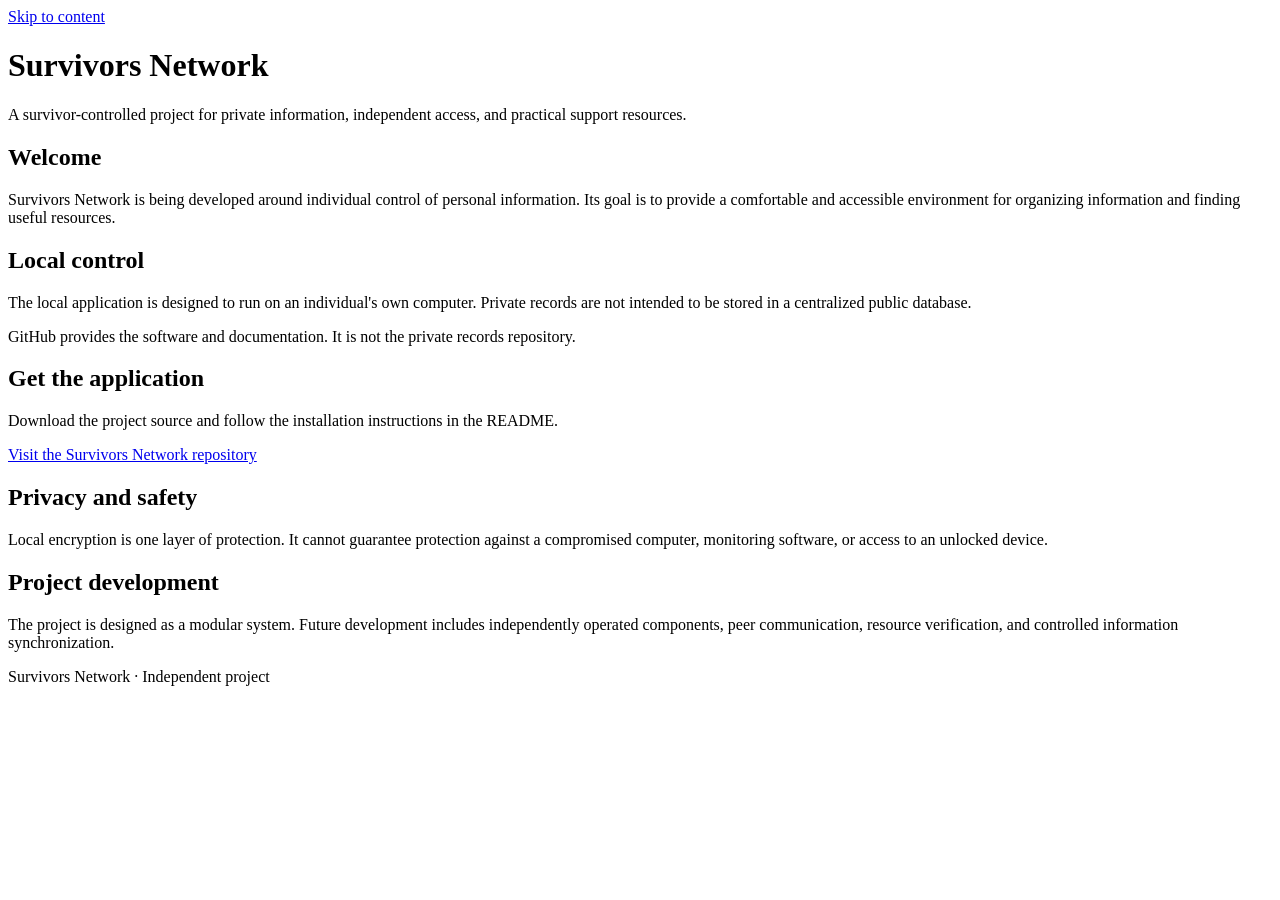
==== index.html @ 6c6747f5 "Add initial HTML structure for Survivors Network" ====
<!DOCTYPE html>
<html lang="en">
<head>
    <meta charset="UTF-8">
    <meta name="viewport" content="width=device-width, initial-scale=1">

    <meta name="theme-color" content="#edf3f0">
    <meta name="description" content="Survivors Network is an independent, survivor-controlled project focused on private information, independent access, and practical support resources.">

    <title>Survivors Network</title>

    <link rel="stylesheet" href="styles.css">
    <script src="app.js" defer></script>
</head>

<body>

<a class="skip-link" href="#main-content">Skip to content</a>

<header class="site-header">
    <div class="header-content">
        <h1>Survivors Network</h1>

        <p>
            A survivor-controlled project for private information,
            independent access, and practical support resources.
        </p>
    </div>
</header>

<main id="main-content">

    <section class="card">
        <h2>Welcome</h2>

        <p>
            Survivors Network is being developed around individual
            control of personal information. Its goal is to provide
            a comfortable and accessible environment for organizing
            information and finding useful resources.
        </p>
    </section>

    <section class="card">
        <h2>Local control</h2>

        <p>
            The local application is designed to run on an individual's
            own computer. Private records are not intended to be stored
            in a centralized public database.
        </p>

        <p>
            GitHub provides the software and documentation.
            It is not the private records repository.
        </p>
    </section>

    <section class="card">
        <h2>Get the application</h2>

        <p>
            Download the project source and follow the installation
            instructions in the README.
        </p>

        <a
            class="github-link"
            href="https://github.com/mamaofthree579-ship-it/SurvivorsNetwork"
            target="_blank"
            rel="noopener noreferrer"
        >
            Visit the Survivors Network repository
        </a>
    </section>

    <section class="card">
        <h2>Privacy and safety</h2>

        <div class="notice">
            Local encryption is one layer of protection.
            It cannot guarantee protection against a compromised
            computer, monitoring software, or access to an unlocked
            device.
        </div>
    </section>

    <section class="card">
        <h2>Project development</h2>

        <p>
            The project is designed as a modular system. Future
            development includes independently operated components,
            peer communication, resource verification, and controlled
            information synchronization.
        </p>
    </section>

</main>

<footer class="site-footer">
    <p>
        Survivors Network · Independent project
        <span id="current-year"></span>
    </p>
</footer>

</body>
</html>
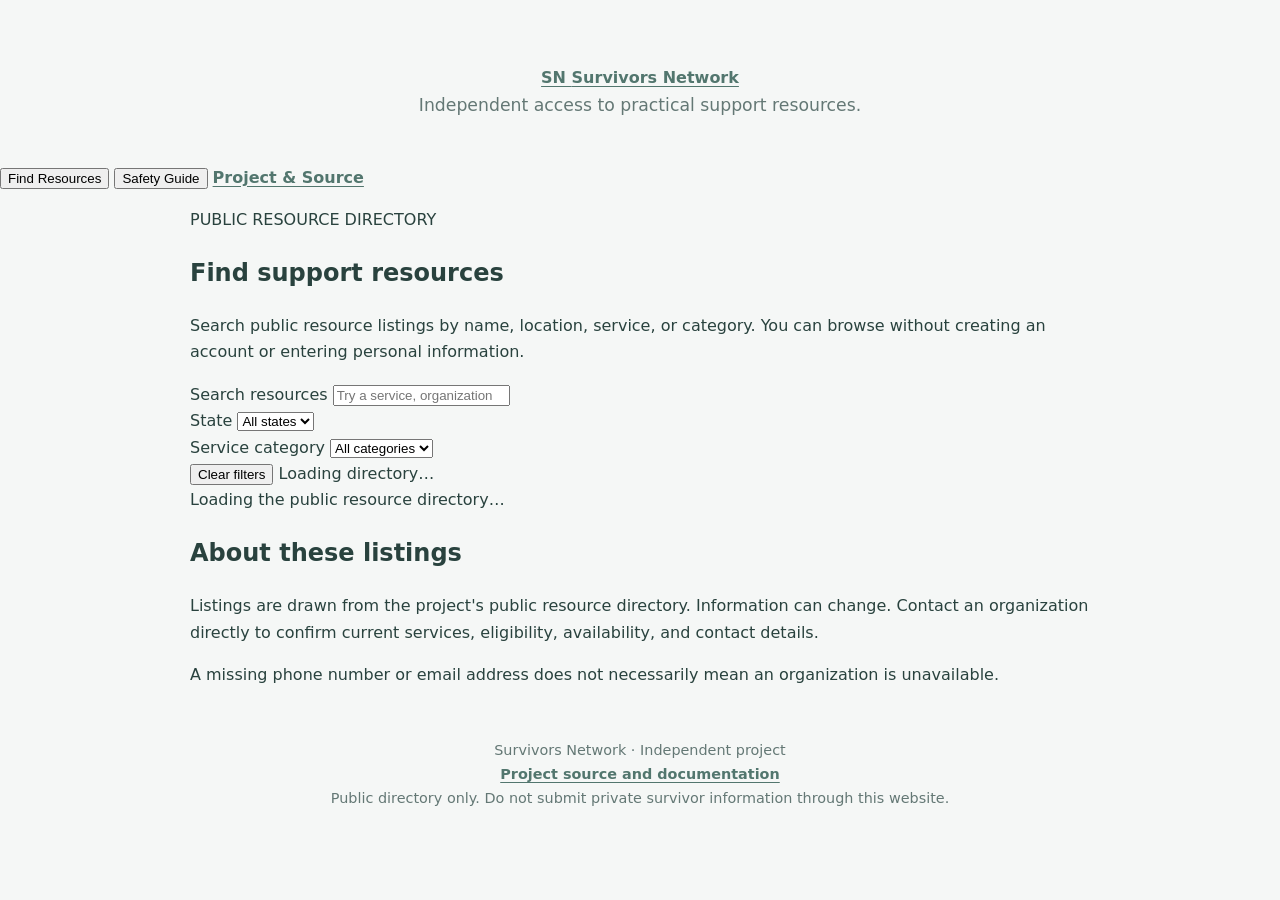
==== commit 6982ea18: "Update index.html" ====
--- a/index.html
+++ b/index.html
@@ -4,107 +4,211 @@
 <head>
     <meta charset="UTF-8">
     <meta name="viewport" content="width=device-width, initial-scale=1">
-
     <meta name="theme-color" content="#edf3f0">
-    <meta name="description" content="Survivors Network is an independent, survivor-controlled project focused on private information, independent access, and practical support resources.">
-
+    <meta name="description" content="Survivors Network public resource directory and safety information.">
     <title>Survivors Network</title>
-
     <link rel="stylesheet" href="styles.css">
     <script src="app.js" defer></script>
 </head>
-
 <body>
-
 <a class="skip-link" href="#main-content">Skip to content</a>
 
 <header class="site-header">
-    <div class="header-content">
-        <h1>Survivors Network</h1>
-
-        <p>
-            A survivor-controlled project for private information,
-            independent access, and practical support resources.
+    <div class="header-inner">
+        <a class="brand" href="index.html" aria-label="Survivors Network home">
+            <span class="brand-mark" aria-hidden="true">SN</span>
+            <span>Survivors Network</span>
+        </a>
+        <p class="header-description">
+            Independent access to practical support resources.
         </p>
     </div>
 </header>
 
+<nav class="main-nav" aria-label="Main navigation">
+    <div class="nav-inner">
+        <button class="nav-button active" type="button"
+                data-view="resources" aria-current="page">
+            Find Resources
+        </button>
+        <button class="nav-button" type="button" data-view="safety">
+            Safety Guide
+        </button>
+        <a class="nav-external"
+           href="https://github.com/mamaofthree579-ship-it/SurvivorsNetwork"
+           target="_blank" rel="noopener noreferrer">
+            Project &amp; Source
+        </a>
+    </div>
+</nav>
+
 <main id="main-content">
-
-    <section class="card">
-        <h2>Welcome</h2>
-
-        <p>
-            Survivors Network is being developed around individual
-            control of personal information. Its goal is to provide
-            a comfortable and accessible environment for organizing
-            information and finding useful resources.
-        </p>
+    <section id="resources-view" class="view active">
+        <div class="intro">
+            <p class="eyebrow">PUBLIC RESOURCE DIRECTORY</p>
+            <h1>Find support resources</h1>
+            <p>
+                Search public resource listings by name, location,
+                service, or category. You can browse without creating
+                an account or entering personal information.
+            </p>
+        </div>
+
+        <section class="search-panel" aria-label="Resource search">
+            <label for="resource-search">Search resources</label>
+            <input id="resource-search" type="search"
+                   placeholder="Try a service, organization, or keyword"
+                   autocomplete="off">
+
+            <div class="filter-grid">
+                <div>
+                    <label for="state-filter">State</label>
+                    <select id="state-filter">
+                        <option value="">All states</option>
+                    </select>
+                </div>
+                <div>
+                    <label for="category-filter">Service category</label>
+                    <select id="category-filter">
+                        <option value="">All categories</option>
+                    </select>
+                </div>
+            </div>
+
+            <div class="search-actions">
+                <button id="clear-filters" class="secondary-button"
+                        type="button">Clear filters</button>
+                <span id="result-count" aria-live="polite">Loading directory…</span>
+            </div>
+        </section>
+
+        <section class="directory-section" aria-label="Resource listings">
+            <div id="directory-status" class="status-message" role="status">
+                Loading the public resource directory…
+            </div>
+            <div id="resource-results" class="resource-grid"></div>
+        </section>
+
+        <section class="directory-note">
+            <h2>About these listings</h2>
+            <p>
+                Listings are drawn from the project's public resource
+                directory. Information can change. Contact an organization
+                directly to confirm current services, eligibility,
+                availability, and contact details.
+            </p>
+            <p>
+                A missing phone number or email address does not
+                necessarily mean an organization is unavailable.
+            </p>
+            <p id="directory-updated" class="small-note"></p>
+        </section>
     </section>
 
-    <section class="card">
-        <h2>Local control</h2>
-
-        <p>
-            The local application is designed to run on an individual's
-            own computer. Private records are not intended to be stored
-            in a centralized public database.
-        </p>
-
-        <p>
-            GitHub provides the software and documentation.
-            It is not the private records repository.
-        </p>
-    </section>
-
-    <section class="card">
-        <h2>Get the application</h2>
-
-        <p>
-            Download the project source and follow the installation
-            instructions in the README.
-        </p>
-
-        <a
-            class="github-link"
-            href="https://github.com/mamaofthree579-ship-it/SurvivorsNetwork"
-            target="_blank"
-            rel="noopener noreferrer"
-        >
-            Visit the Survivors Network repository
-        </a>
-    </section>
-
-    <section class="card">
-        <h2>Privacy and safety</h2>
+    <section id="safety-view" class="view" hidden>
+        <div class="intro">
+            <p class="eyebrow">INFORMATION &amp; SAFETY</p>
+            <h1>Safety Guide</h1>
+            <p>
+                General information for using online resources and
+                digital tools with greater awareness of privacy risks.
+            </p>
+        </div>
+
+        <article class="guide-card">
+            <h2>Your device and privacy</h2>
+            <ul>
+                <li>
+                    If you believe a device may be monitored, use a
+                    device you trust when seeking sensitive information,
+                    if one is safely available.
+                </li>
+                <li>
+                    Be aware that browser history, notifications,
+                    shared accounts, location settings, and saved
+                    passwords may reveal activity.
+                </li>
+                <li>
+                    Private browsing does not make activity invisible
+                    to device administrators, network operators, or
+                    monitoring software.
+                </li>
+                <li>
+                    Consider whether downloaded files, messages, or
+                    printed materials could be seen by someone else.
+                </li>
+            </ul>
+        </article>
+
+        <article class="guide-card">
+            <h2>Using resource listings</h2>
+            <ul>
+                <li>
+                    Confirm an organization's services and eligibility
+                    directly before relying on a listing.
+                </li>
+                <li>
+                    Avoid sharing more personal information than
+                    necessary when contacting an organization.
+                </li>
+                <li>
+                    Ask about confidentiality, recordkeeping, and
+                    communication preferences before providing
+                    sensitive details.
+                </li>
+                <li>
+                    A listing is informational and is not an endorsement
+                    or guarantee of service availability.
+                </li>
+            </ul>
+        </article>
+
+        <article class="guide-card">
+            <h2>Limits of digital protection</h2>
+            <p>
+                Encryption and local storage can reduce certain risks,
+                but they cannot guarantee protection against a
+                compromised device, monitoring software, unsafe
+                backups, or access to an unlocked computer or phone.
+            </p>
+            <p>
+                Survivors Network does not promise that any device,
+                website, communication channel, or storage method
+                is completely secure.
+            </p>
+        </article>
+
+        <article class="guide-card">
+            <h2>Immediate danger</h2>
+            <p>
+                If you are in immediate danger, contact local emergency
+                services when it is safe to do so. If calling is unsafe,
+                consider whether a trusted person or a local support
+                organization can help identify a safer way to reach
+                assistance.
+            </p>
+        </article>
 
         <div class="notice">
-            Local encryption is one layer of protection.
-            It cannot guarantee protection against a compromised
-            computer, monitoring software, or access to an unlocked
-            device.
+            This guide provides general information, not individualized
+            safety planning, legal advice, or emergency response.
+            Your circumstances and safest options may differ.
         </div>
     </section>
-
-    <section class="card">
-        <h2>Project development</h2>
-
-        <p>
-            The project is designed as a modular system. Future
-            development includes independently operated components,
-            peer communication, resource verification, and controlled
-            information synchronization.
-        </p>
-    </section>
-
 </main>
 
 <footer class="site-footer">
+    <p>Survivors Network · Independent project</p>
     <p>
-        Survivors Network · Independent project
-        <span id="current-year"></span>
+        <a href="https://github.com/mamaofthree579-ship-it/SurvivorsNetwork"
+           target="_blank" rel="noopener noreferrer">
+            Project source and documentation
+        </a>
+    </p>
+    <p class="footer-note">
+        Public directory only. Do not submit private survivor information
+        through this website.
     </p>
 </footer>
-
 </body>
 </html>
--- a/styles.css
+++ b/styles.css
@@ -0,0 +1,158 @@
+
+:root {
+    --background: #f5f7f6;
+    --surface: #ffffff;
+    --text: #29423e;
+    --muted: #647875;
+    --border: #e0e9e5;
+    --accent: #52766e;
+    --accent-hover: #3d6259;
+    --notice-background: #edf3f0;
+    --shadow: 0 4px 16px rgba(41, 66, 62, 0.04);
+}
+
+* {
+    box-sizing: border-box;
+}
+
+html {
+    scroll-behavior: smooth;
+}
+
+body {
+    margin: 0;
+    font-family: system-ui, -apple-system, BlinkMacSystemFont,
+        "Segoe UI", sans-serif;
+    background: var(--background);
+    color: var(--text);
+    line-height: 1.65;
+}
+
+.skip-link {
+    position: absolute;
+    top: -100px;
+    left: 16px;
+    z-index: 10;
+    padding: 10px 15px;
+    background: var(--surface);
+    color: var(--text);
+    border: 2px solid var(--accent);
+    border-radius: 8px;
+}
+
+.skip-link:focus {
+    top: 16px;
+}
+
+.site-header {
+    padding: 65px 24px 45px;
+    text-align: center;
+}
+
+.header-content {
+    max-width: 750px;
+    margin: 0 auto;
+}
+
+.site-header h1 {
+    font-size: clamp(2.2rem, 6vw, 3.5rem);
+    line-height: 1.2;
+    margin: 0 0 12px;
+    letter-spacing: -0.035em;
+}
+
+.site-header p {
+    max-width: 650px;
+    margin: auto;
+    color: var(--muted);
+    font-size: 1.08rem;
+}
+
+main {
+    width: min(900px, 92%);
+    margin: 0 auto;
+}
+
+.card {
+    background: var(--surface);
+    border: 1px solid var(--border);
+    border-radius: 18px;
+    padding: 25px;
+    margin-bottom: 20px;
+    box-shadow: var(--shadow);
+}
+
+.card h2 {
+    margin-top: 0;
+    margin-bottom: 12px;
+    font-size: 1.35rem;
+}
+
+.card p:last-child {
+    margin-bottom: 0;
+}
+
+a {
+    color: var(--accent);
+    font-weight: 650;
+    text-underline-offset: 3px;
+}
+
+a:hover {
+    color: var(--accent-hover);
+}
+
+a:focus-visible {
+    outline: 3px solid var(--accent);
+    outline-offset: 4px;
+    border-radius: 3px;
+}
+
+.github-link {
+    display: inline-block;
+    margin-top: 8px;
+}
+
+.notice {
+    background: var(--notice-background);
+    border-left: 4px solid var(--accent);
+    padding: 15px;
+    border-radius: 8px;
+    color: var(--text);
+}
+
+.site-footer {
+    text-align: center;
+    padding: 35px 20px;
+    color: var(--muted);
+    font-size: 0.9rem;
+}
+
+.site-footer p {
+    margin: 0;
+}
+
+@media (max-width: 600px) {
+    .site-header {
+        padding: 48px 20px 32px;
+    }
+
+    .site-header p {
+        font-size: 1rem;
+    }
+
+    main {
+        width: 92%;
+    }
+
+    .card {
+        padding: 20px;
+        border-radius: 14px;
+    }
+}
+
+@media (prefers-reduced-motion: reduce) {
+    html {
+        scroll-behavior: auto;
+    }
+}
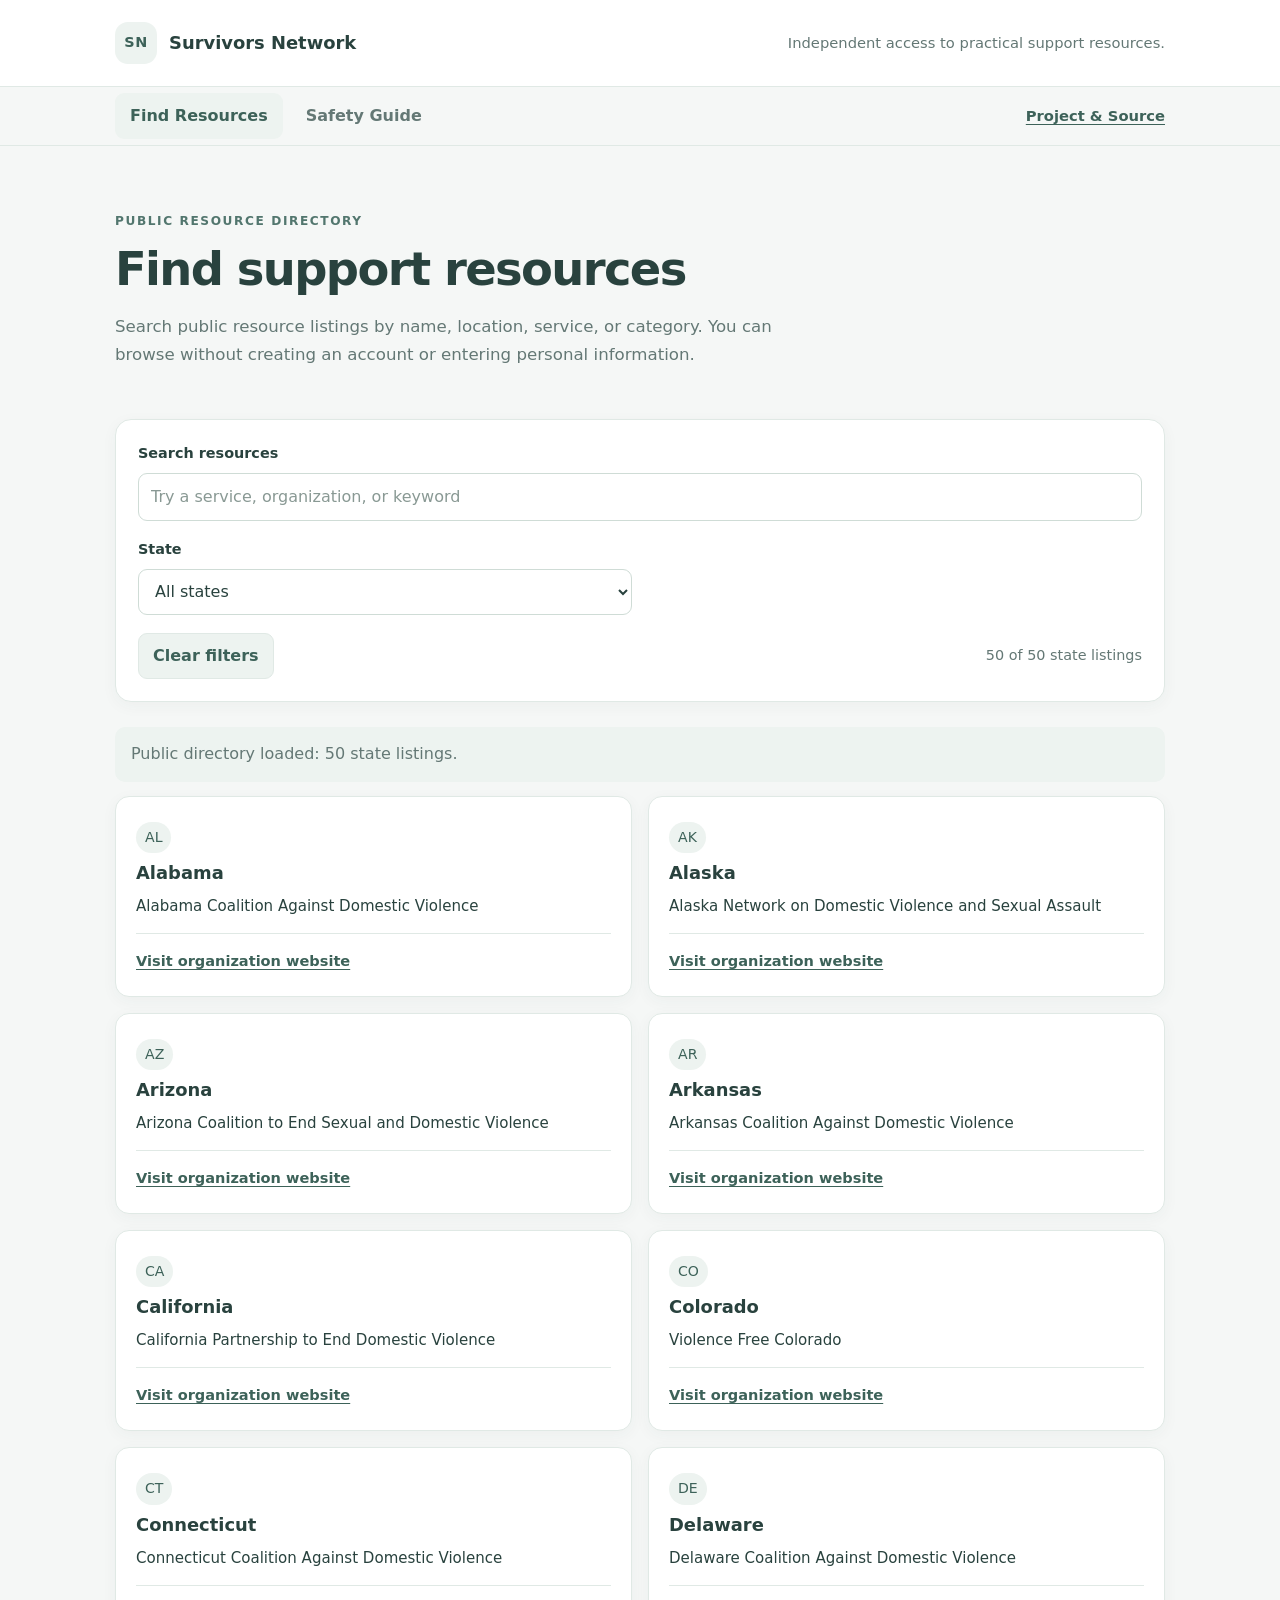
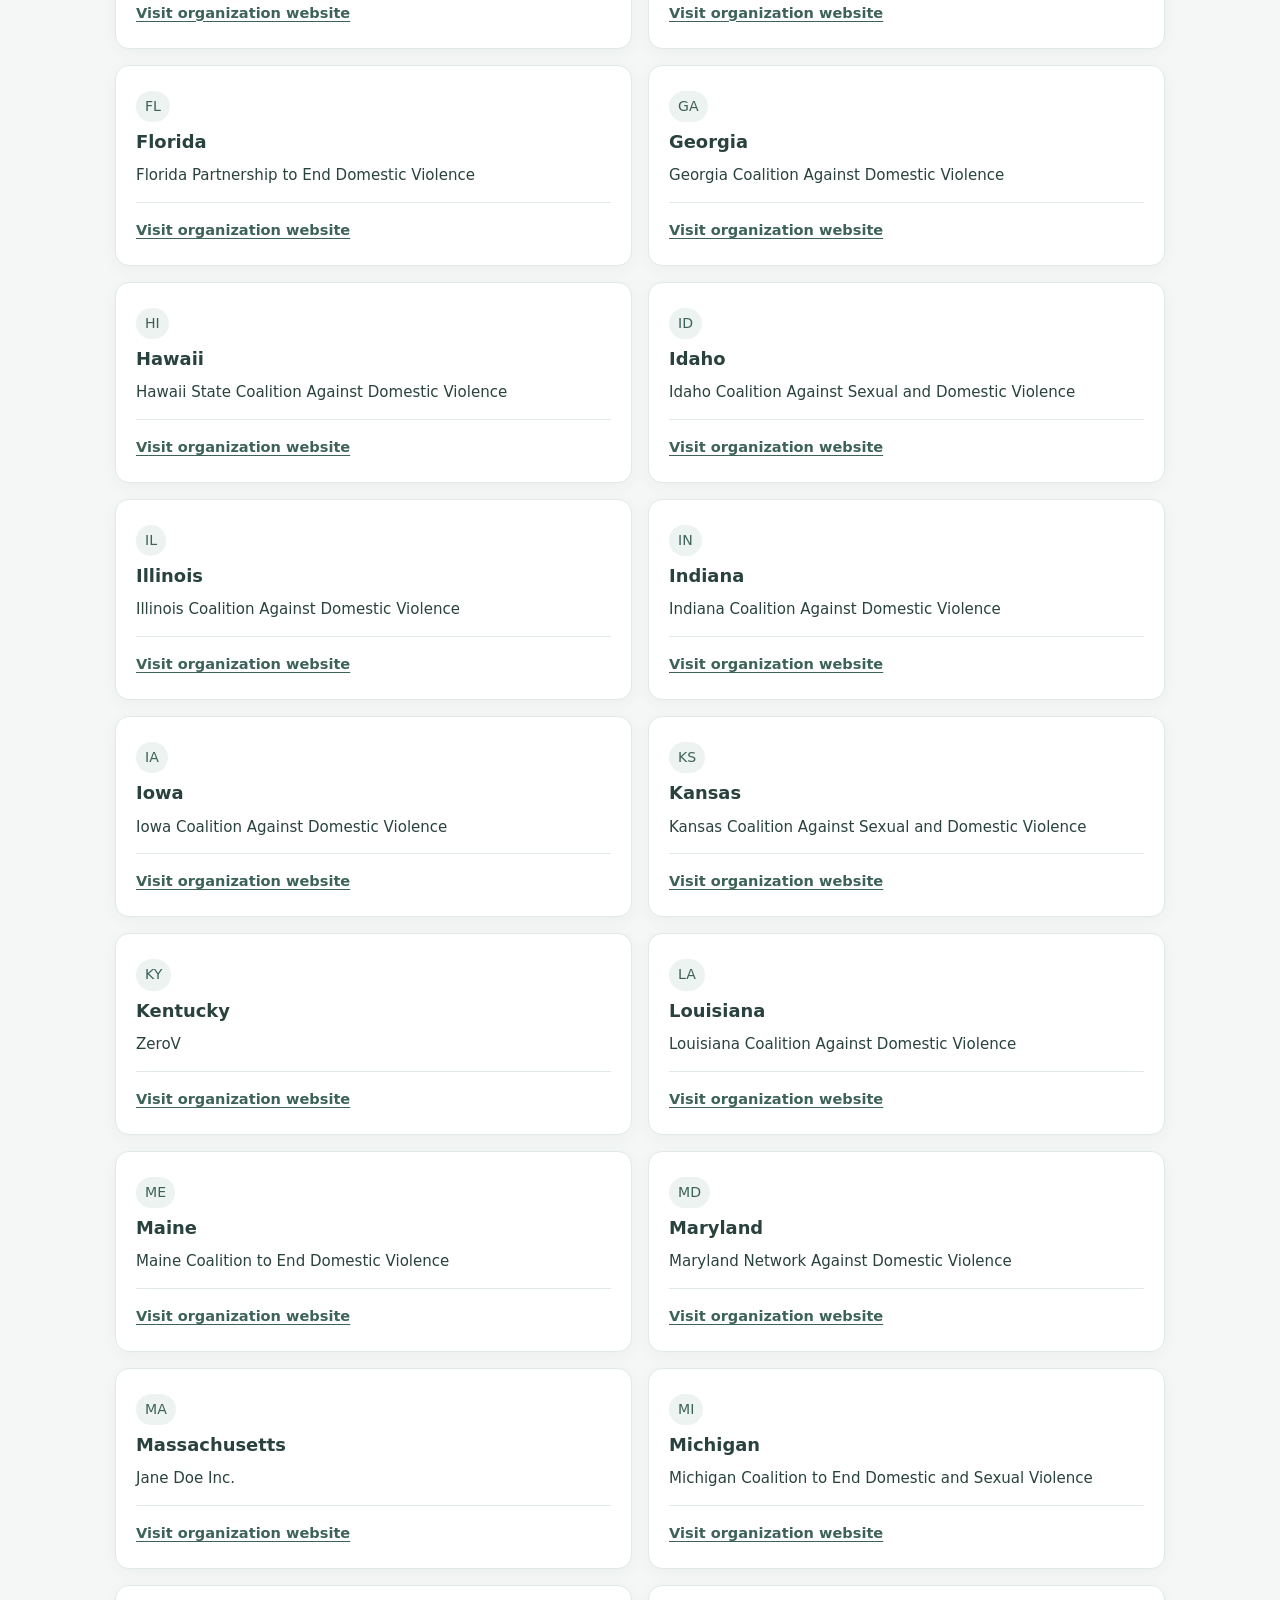
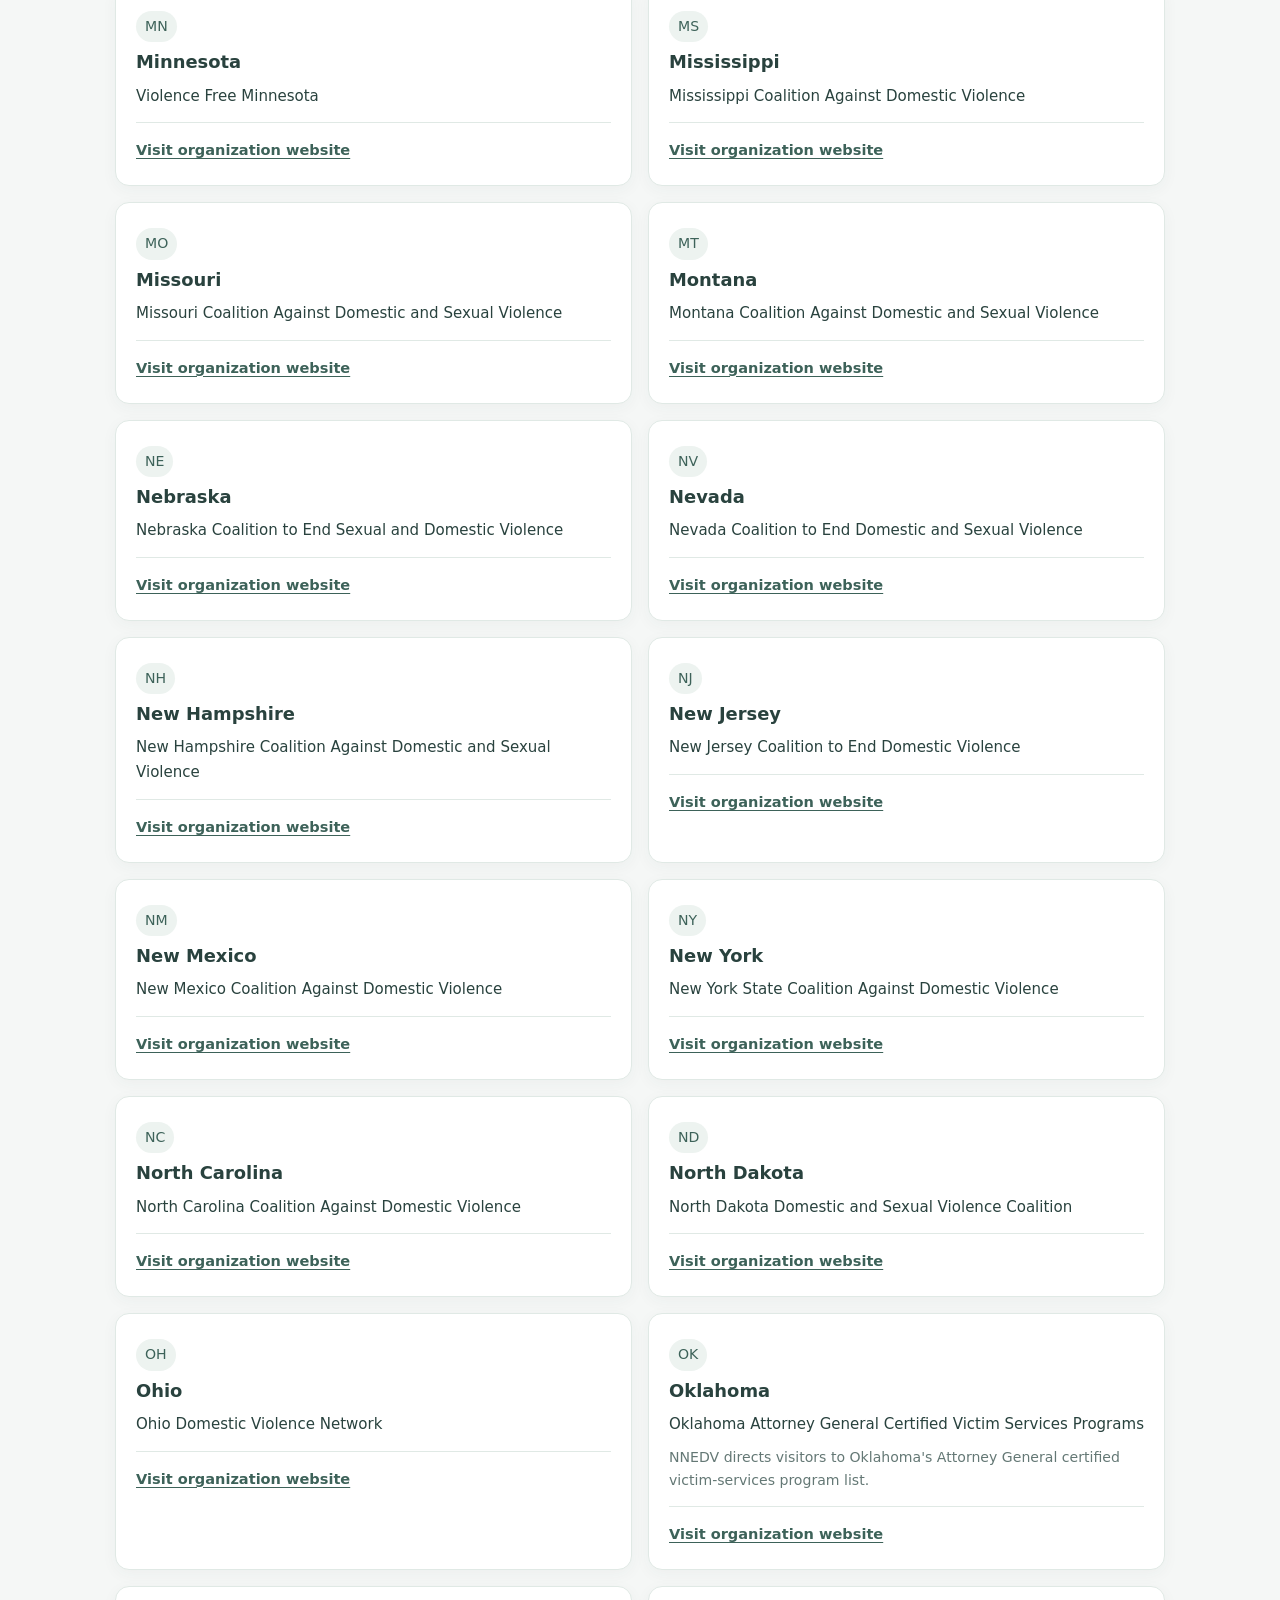
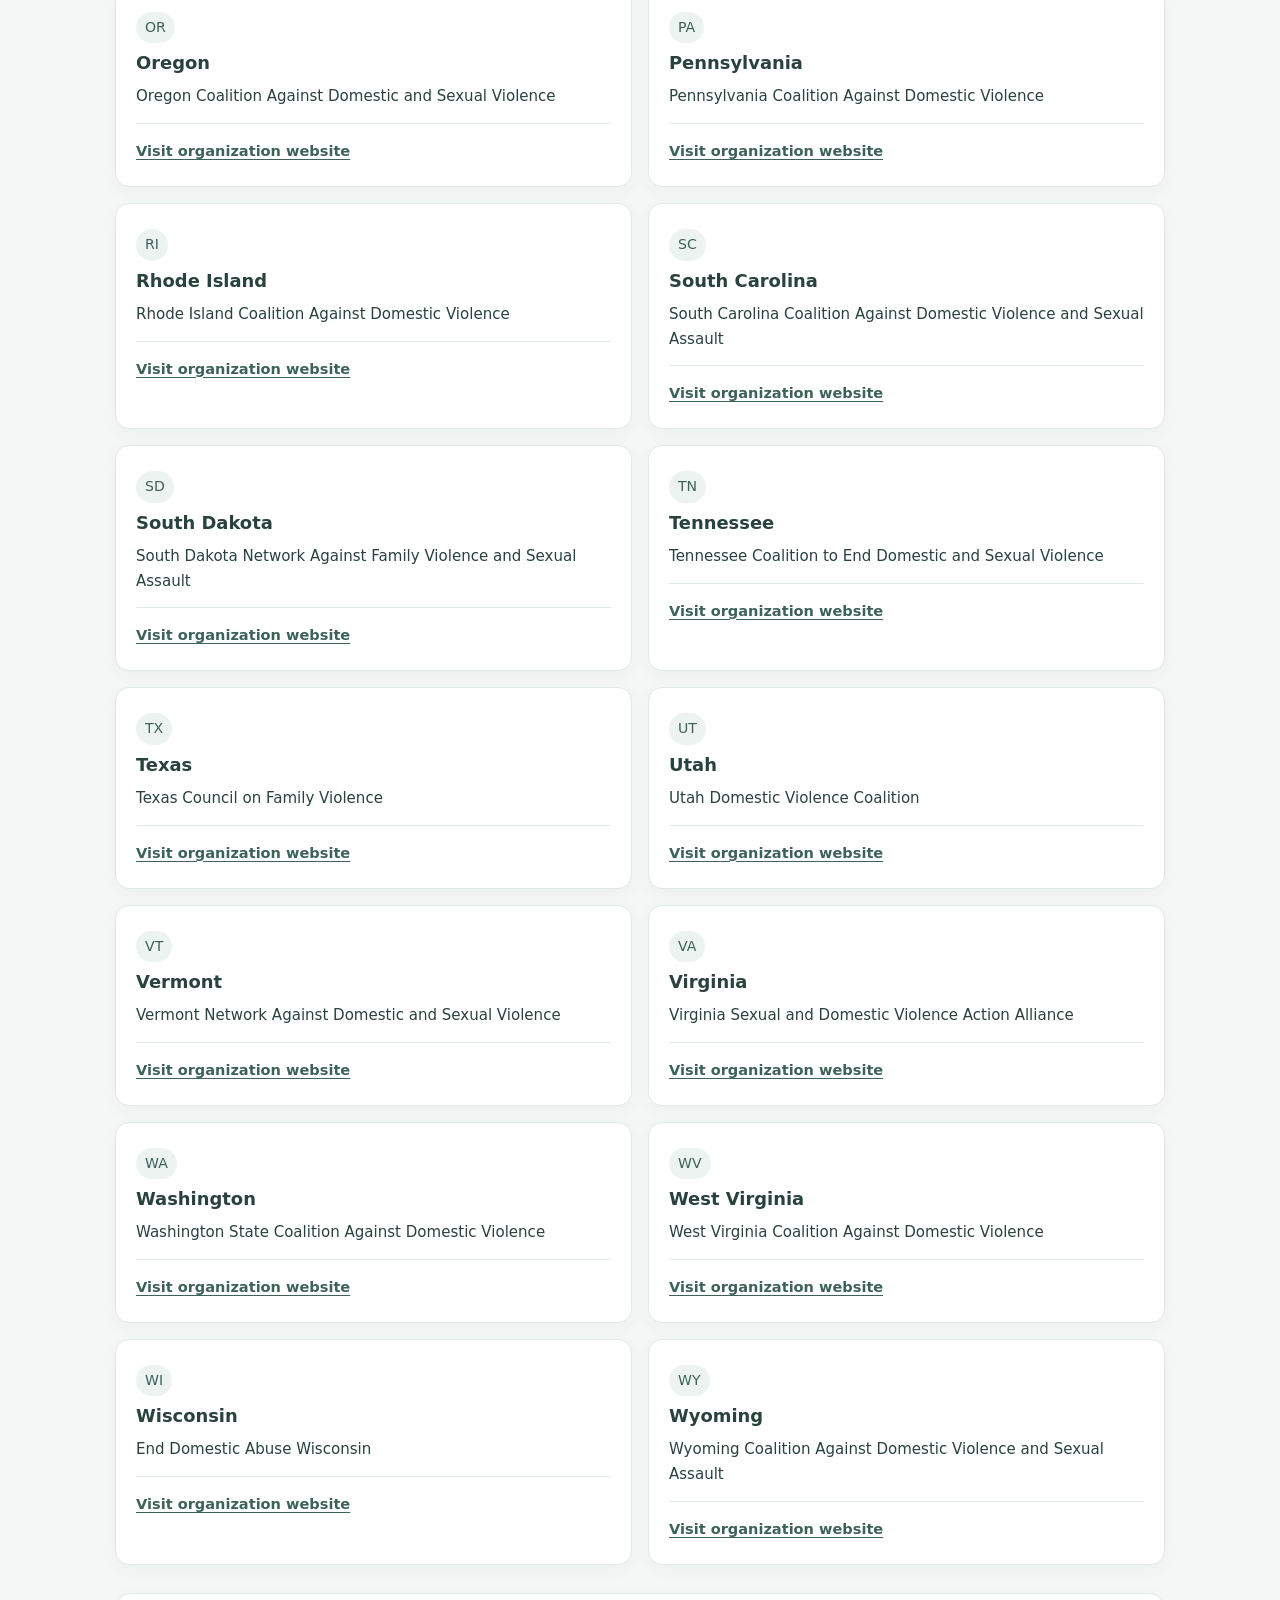
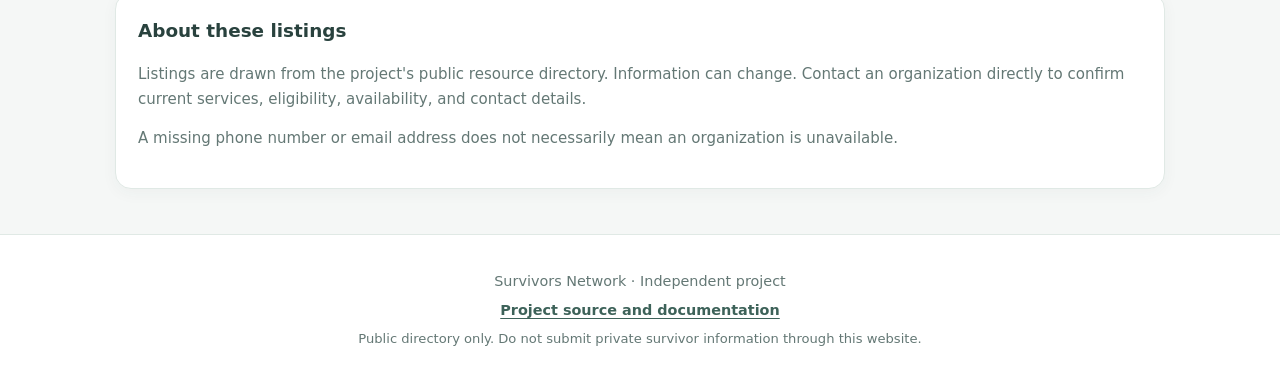
==== commit 57ab05b5: "Fix script tag indentation in index.html" ====
--- a/index.html
+++ b/index.html
@@ -8,7 +8,8 @@
     <meta name="description" content="Survivors Network public resource directory and safety information.">
     <title>Survivors Network</title>
     <link rel="stylesheet" href="styles.css">
-    <script src="app.js" defer></script>
+
+<script src="app.js" defer></script>
 </head>
 <body>
 <a class="skip-link" href="#main-content">Skip to content</a>
--- a/styles.css
+++ b/styles.css
@@ -2,13 +2,15 @@
 :root {
     --background: #f5f7f6;
     --surface: #ffffff;
+    --surface-soft: #edf3f0;
     --text: #29423e;
     --muted: #647875;
     --border: #e0e9e5;
     --accent: #52766e;
-    --accent-hover: #3d6259;
-    --notice-background: #edf3f0;
-    --shadow: 0 4px 16px rgba(41, 66, 62, 0.04);
+    --accent-dark: #3d6259;
+    --warning-bg: #f8f5eb;
+    --warning-border: #b99b55;
+    --shadow: 0 4px 16px rgba(41, 66, 62, 0.045);
 }
 
 * {
@@ -21,133 +23,415 @@
 
 body {
     margin: 0;
+    background: var(--background);
+    color: var(--text);
     font-family: system-ui, -apple-system, BlinkMacSystemFont,
         "Segoe UI", sans-serif;
-    background: var(--background);
-    color: var(--text);
     line-height: 1.65;
+}
+
+button,
+input,
+select {
+    font: inherit;
+}
+
+a {
+    color: var(--accent-dark);
+    font-weight: 650;
+    text-underline-offset: 3px;
+}
+
+a:hover {
+    color: var(--accent);
+}
+
+button:focus-visible,
+a:focus-visible,
+input:focus-visible,
+select:focus-visible {
+    outline: 3px solid var(--accent);
+    outline-offset: 3px;
 }
 
 .skip-link {
     position: absolute;
-    top: -100px;
-    left: 16px;
-    z-index: 10;
+    left: 12px;
+    top: -80px;
+    z-index: 20;
+    padding: 10px 14px;
+    background: white;
+    border-radius: 8px;
+}
+
+.skip-link:focus {
+    top: 12px;
+}
+
+.site-header {
+    background: var(--surface);
+    border-bottom: 1px solid var(--border);
+}
+
+.header-inner,
+.nav-inner,
+main {
+    width: min(1050px, 92%);
+    margin: 0 auto;
+}
+
+.header-inner {
+    min-height: 86px;
+    display: flex;
+    align-items: center;
+    justify-content: space-between;
+    gap: 20px;
+}
+
+.brand {
+    display: inline-flex;
+    align-items: center;
+    gap: 12px;
+    color: var(--text);
+    text-decoration: none;
+    font-size: 1.12rem;
+    font-weight: 750;
+}
+
+.brand-mark {
+    display: grid;
+    place-items: center;
+    width: 42px;
+    height: 42px;
+    border-radius: 13px;
+    background: var(--surface-soft);
+    color: var(--accent-dark);
+    font-size: 0.9rem;
+    letter-spacing: 0.04em;
+}
+
+.header-description {
+    margin: 0;
+    color: var(--muted);
+    font-size: 0.92rem;
+}
+
+.main-nav {
+    position: sticky;
+    top: 0;
+    z-index: 5;
+    background: rgba(245, 247, 246, 0.97);
+    border-bottom: 1px solid var(--border);
+    backdrop-filter: blur(8px);
+}
+
+.nav-inner {
+    display: flex;
+    align-items: center;
+    gap: 8px;
+    min-height: 58px;
+}
+
+.nav-button {
+    border: 0;
+    border-radius: 9px;
     padding: 10px 15px;
-    background: var(--surface);
-    color: var(--text);
-    border: 2px solid var(--accent);
-    border-radius: 8px;
-}
-
-.skip-link:focus {
-    top: 16px;
-}
-
-.site-header {
-    padding: 65px 24px 45px;
-    text-align: center;
-}
-
-.header-content {
-    max-width: 750px;
-    margin: 0 auto;
-}
-
-.site-header h1 {
-    font-size: clamp(2.2rem, 6vw, 3.5rem);
-    line-height: 1.2;
-    margin: 0 0 12px;
+    color: var(--muted);
+    background: transparent;
+    cursor: pointer;
+    font-weight: 650;
+}
+
+.nav-button:hover,
+.nav-button.active {
+    color: var(--accent-dark);
+    background: var(--surface-soft);
+}
+
+.nav-external {
+    margin-left: auto;
+    font-size: 0.92rem;
+}
+
+main {
+    min-height: 65vh;
+    padding-top: 28px;
+    padding-bottom: 45px;
+}
+
+.view {
+    display: none;
+}
+
+.view.active {
+    display: block;
+}
+
+.intro {
+    max-width: 760px;
+    padding: 25px 0 22px;
+}
+
+.eyebrow {
+    color: var(--accent);
+    font-size: 0.76rem;
+    font-weight: 800;
+    letter-spacing: 0.13em;
+}
+
+.intro h1 {
+    margin: 8px 0 12px;
+    font-size: clamp(2rem, 5vw, 2.9rem);
+    line-height: 1.15;
     letter-spacing: -0.035em;
 }
 
-.site-header p {
-    max-width: 650px;
-    margin: auto;
-    color: var(--muted);
-    font-size: 1.08rem;
-}
-
-main {
-    width: min(900px, 92%);
-    margin: 0 auto;
-}
-
-.card {
+.intro > p:last-child {
+    max-width: 690px;
+    color: var(--muted);
+    font-size: 1.04rem;
+}
+
+.search-panel,
+.directory-note,
+.guide-card {
     background: var(--surface);
     border: 1px solid var(--border);
-    border-radius: 18px;
-    padding: 25px;
-    margin-bottom: 20px;
+    border-radius: 16px;
+    padding: 22px;
     box-shadow: var(--shadow);
 }
 
-.card h2 {
+.search-panel {
+    margin: 12px 0 25px;
+}
+
+.search-panel label {
+    display: block;
+    margin-bottom: 7px;
+    font-size: 0.9rem;
+    font-weight: 700;
+}
+
+input[type="search"],
+select {
+    width: 100%;
+    min-height: 46px;
+    padding: 10px 12px;
+    color: var(--text);
+    background: white;
+    border: 1px solid #cfdcd6;
+    border-radius: 9px;
+}
+
+input::placeholder {
+    color: #899994;
+}
+
+.filter-grid {
+    display: grid;
+    grid-template-columns: 1fr 1fr;
+    gap: 16px;
+    margin-top: 17px;
+}
+
+.search-actions {
+    display: flex;
+    justify-content: space-between;
+    align-items: center;
+    flex-wrap: wrap;
+    gap: 12px;
+    margin-top: 18px;
+}
+
+.secondary-button {
+    border: 1px solid var(--border);
+    border-radius: 9px;
+    background: var(--surface-soft);
+    color: var(--accent-dark);
+    padding: 9px 14px;
+    cursor: pointer;
+    font-weight: 650;
+}
+
+.secondary-button:hover {
+    background: #e2ece7;
+}
+
+#result-count {
+    color: var(--muted);
+    font-size: 0.9rem;
+}
+
+.status-message {
+    margin: 14px 0;
+    padding: 14px 16px;
+    border-radius: 10px;
+    color: var(--muted);
+    background: var(--surface-soft);
+}
+
+.status-message.error {
+    color: #704c38;
+    background: #f8eee8;
+    border: 1px solid #ead5c8;
+}
+
+.resource-grid {
+    display: grid;
+    grid-template-columns: repeat(2, minmax(0, 1fr));
+    gap: 16px;
+}
+
+.resource-card {
+    min-width: 0;
+    padding: 20px;
+    background: var(--surface);
+    border: 1px solid var(--border);
+    border-radius: 14px;
+    box-shadow: var(--shadow);
+}
+
+.resource-card h2 {
+    margin: 0 0 7px;
+    font-size: 1.12rem;
+    line-height: 1.35;
+    overflow-wrap: anywhere;
+}
+
+.resource-card p {
+    margin: 9px 0;
+}
+
+.resource-location,
+.resource-category,
+.resource-meta {
+    color: var(--muted);
+    font-size: 0.88rem;
+}
+
+.resource-category {
+    display: inline-block;
+    margin: 5px 0 8px;
+    padding: 4px 9px;
+    border-radius: 30px;
+    background: var(--surface-soft);
+    color: var(--accent-dark);
+}
+
+.resource-description {
+    font-size: 0.94rem;
+}
+
+.resource-contact {
+    margin-top: 14px;
+    padding-top: 12px;
+    border-top: 1px solid var(--border);
+    font-size: 0.91rem;
+    overflow-wrap: anywhere;
+}
+
+.resource-contact a {
+    display: inline-block;
+    margin: 3px 10px 3px 0;
+}
+
+.directory-note {
+    margin-top: 28px;
+}
+
+.directory-note h2,
+.guide-card h2 {
     margin-top: 0;
-    margin-bottom: 12px;
-    font-size: 1.35rem;
-}
-
-.card p:last-child {
+    font-size: 1.15rem;
+}
+
+.directory-note p {
+    color: var(--muted);
+    font-size: 0.94rem;
+}
+
+.small-note,
+.footer-note {
+    font-size: 0.82rem !important;
+    color: var(--muted);
+}
+
+.guide-card {
+    margin: 0 0 16px;
+}
+
+.guide-card ul {
+    padding-left: 22px;
     margin-bottom: 0;
 }
 
-a {
-    color: var(--accent);
-    font-weight: 650;
-    text-underline-offset: 3px;
-}
-
-a:hover {
-    color: var(--accent-hover);
-}
-
-a:focus-visible {
-    outline: 3px solid var(--accent);
-    outline-offset: 4px;
-    border-radius: 3px;
-}
-
-.github-link {
-    display: inline-block;
-    margin-top: 8px;
+.guide-card li {
+    padding: 4px 0;
 }
 
 .notice {
-    background: var(--notice-background);
-    border-left: 4px solid var(--accent);
-    padding: 15px;
-    border-radius: 8px;
-    color: var(--text);
+    padding: 17px;
+    margin-top: 20px;
+    background: var(--warning-bg);
+    border-left: 4px solid var(--warning-border);
+    border-radius: 9px;
 }
 
 .site-footer {
+    padding: 30px 20px;
     text-align: center;
-    padding: 35px 20px;
+    background: var(--surface);
+    border-top: 1px solid var(--border);
     color: var(--muted);
     font-size: 0.9rem;
 }
 
 .site-footer p {
-    margin: 0;
-}
-
-@media (max-width: 600px) {
-    .site-header {
-        padding: 48px 20px 32px;
-    }
-
-    .site-header p {
-        font-size: 1rem;
-    }
-
-    main {
-        width: 92%;
-    }
-
-    .card {
-        padding: 20px;
-        border-radius: 14px;
+    margin: 5px 0;
+}
+
+@media (max-width: 680px) {
+    .header-inner {
+        align-items: flex-start;
+        flex-direction: column;
+        justify-content: center;
+        padding: 17px 0;
+        gap: 5px;
+    }
+
+    .header-description {
+        padding-left: 54px;
+    }
+
+    .nav-inner {
+        flex-wrap: wrap;
+        padding: 8px 0;
+        gap: 5px;
+    }
+
+    .nav-button {
+        padding: 9px 11px;
+        font-size: 0.9rem;
+    }
+
+    .nav-external {
+        font-size: 0.85rem;
+    }
+
+    .filter-grid,
+    .resource-grid {
+        grid-template-columns: 1fr;
+    }
+
+    .search-panel,
+    .directory-note,
+    .guide-card {
+        padding: 18px;
+    }
+
+    .intro {
+        padding-top: 17px;
     }
 }
 
